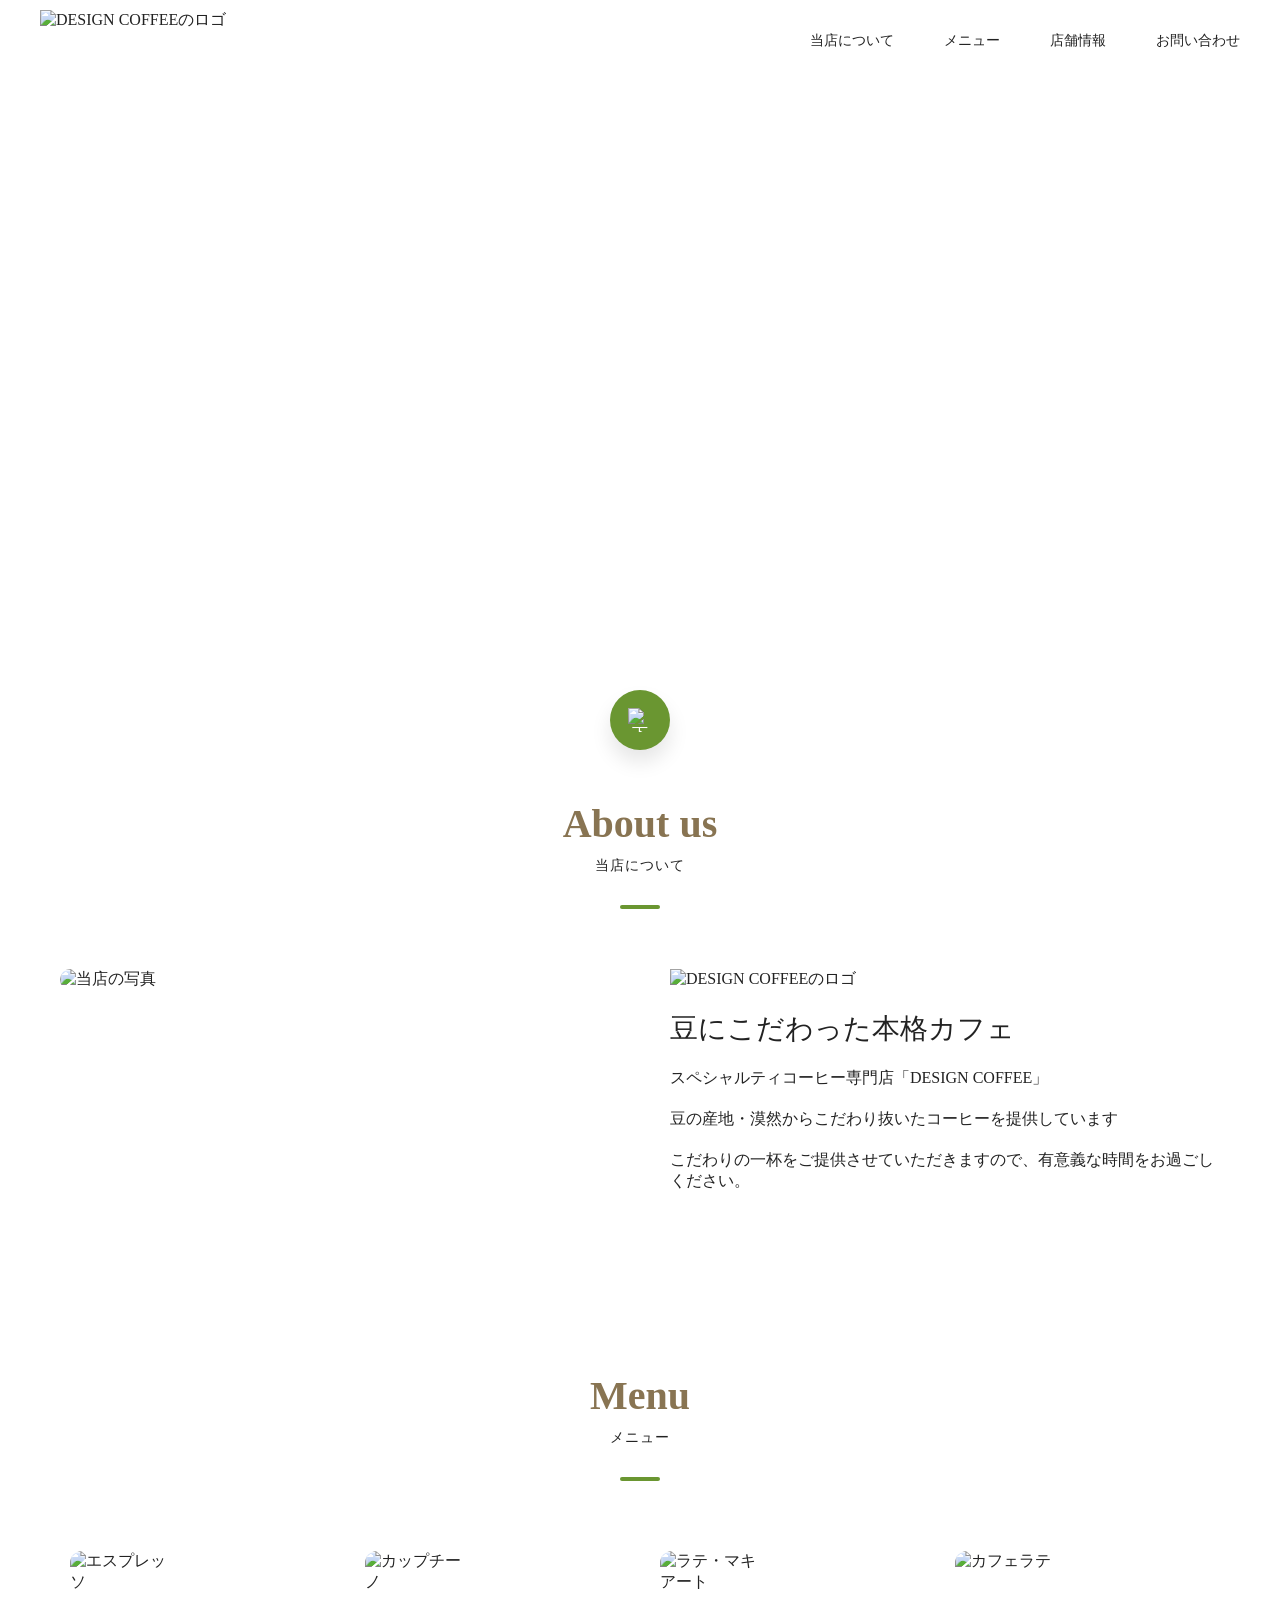
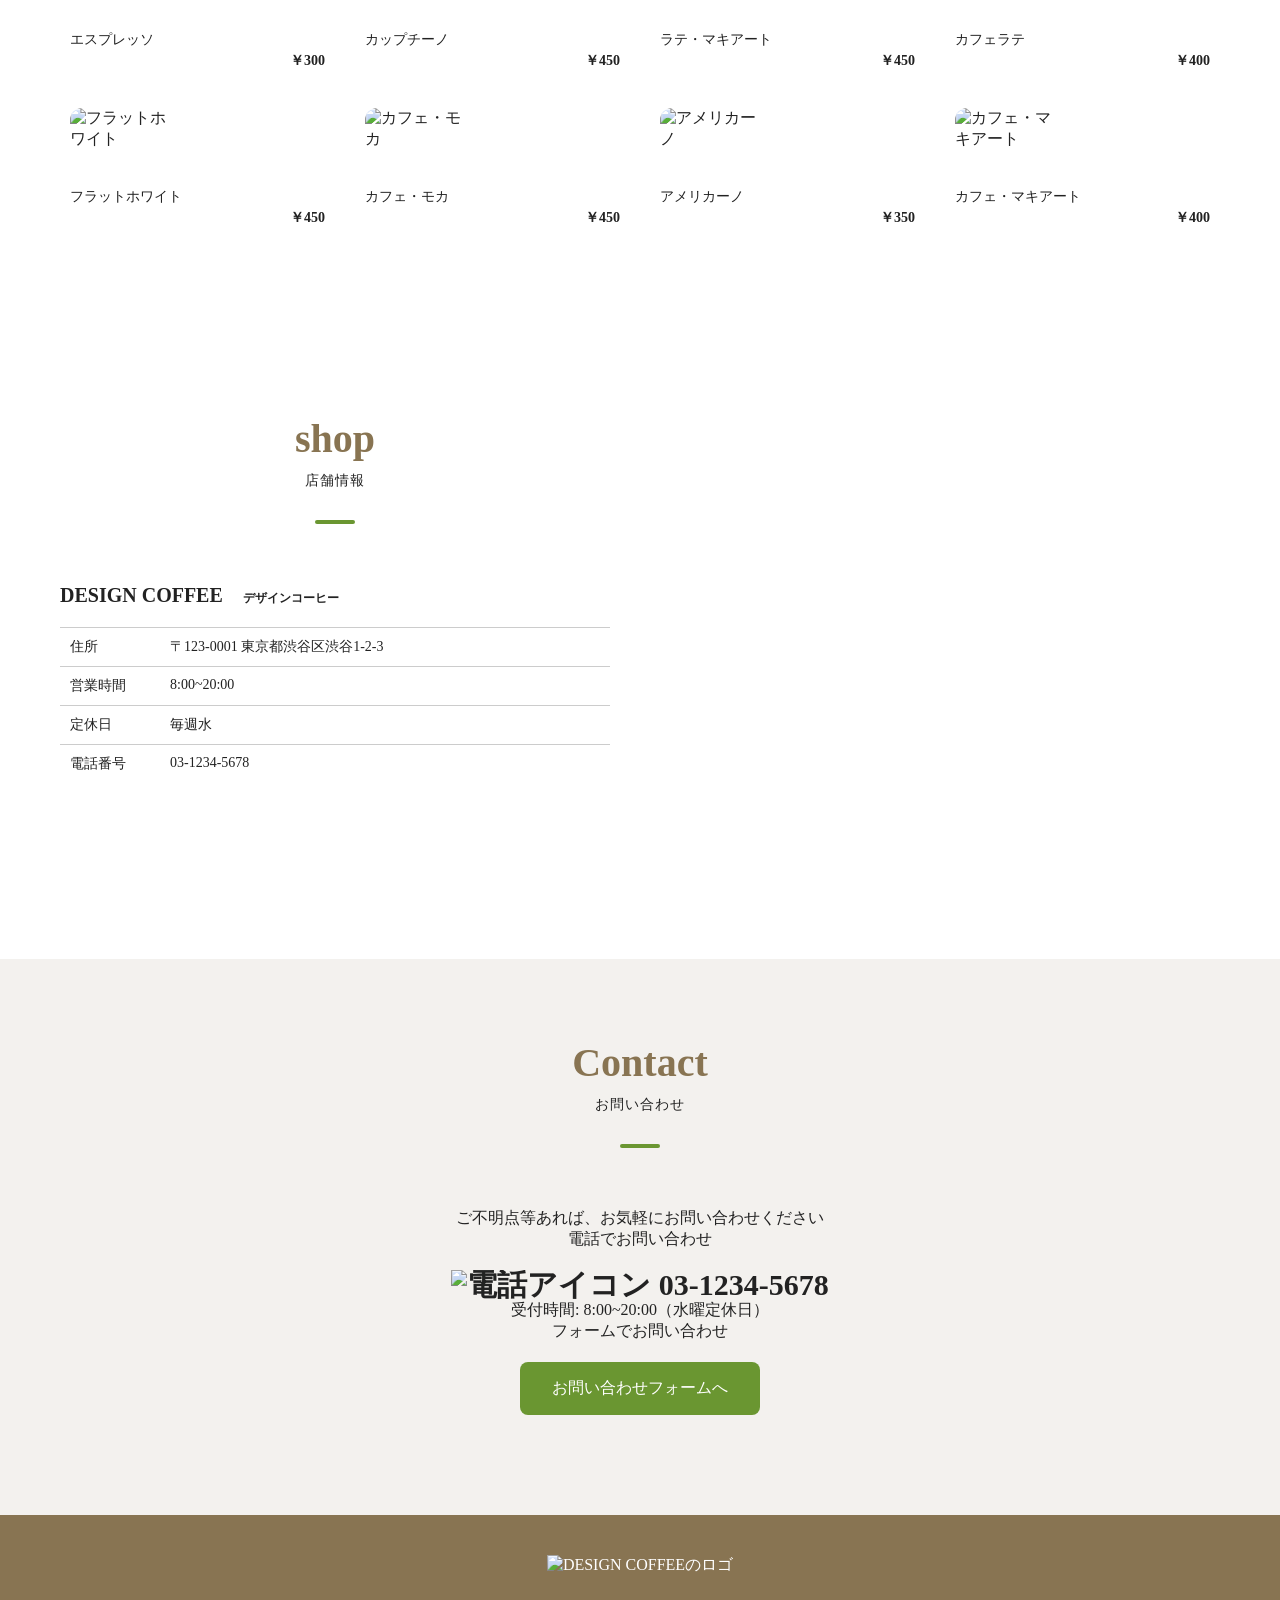
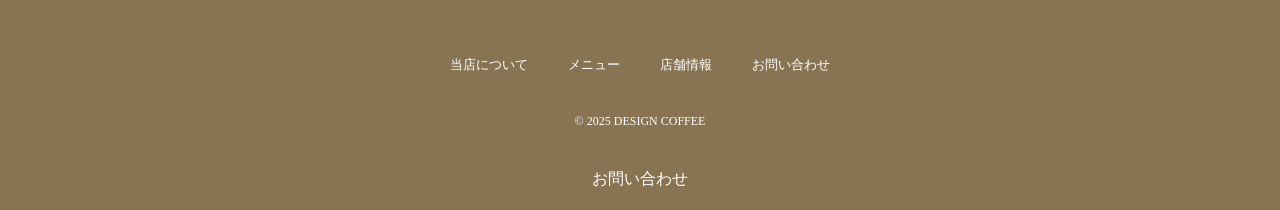
==== index.html @ 4372eba4 "Add files via upload" ====
<!DOCTYPE html>
<html lang="ja">

<head>
	<meta charset="UTF-8">
	<meta name="viewport" content="width=device-width, initial-scale=1.0">
	<title>Document</title>
	<link rel="stylesheet" href="style1.css">
	<link rel="stylesheet" href="reset.css">
	<link rel="stylesheet" href="./contact.html">
</head>

<body>
	<header>
		<h1>
			<a href="index1.html" class="logo">
				<img src="./logo.svg" alt="DESIGN COFFEEのロゴ">
			</a>
		</h1>
		<nav>
			<ul>
				<li><a href="index1.html#about">当店について</a></li>
				<li><a href="index1.html#menu">メニュー</a></li>
				<li><a href="index1.html#shop">店舗情報</a></li>
				<li><a href="index1.html#contact">お問い合わせ</a></li>
			</ul>
		</nav>
	</header>
	<!--ヒーローセクション-->
	<section class="hero">
		<h2>No Coffee,No Life.</h2>
		<p>豆の産地・焙煎からこだわり抜いたコーヒー</p>
		<a href="#about">
			<img src="down.png" alt="下へスクロール">
		</a>
	</section>

	<main>
		<section class="main-section about" id="about">
			<div class="container">
				<div class="heading-group">
					<h2>
						About us
						<span>当店について</span>
					</h2>
				</div>
				<div class="layout">
					<div class="image">
						<img src="./about-photo.jpg" alt="当店の写真">
					</div>
					<div class="text">
						<img src="./logo.svg" alt="DESIGN COFFEEのロゴ">
						<h3>豆にこだわった本格カフェ</h3>
						<p>スペシャルティコーヒー専門店「DESIGN COFFEE」
						</p>
						<p>豆の産地・漠然からこだわり抜いたコーヒーを提供しています</p>
						<p>こだわりの一杯をご提供させていただきますので、有意義な時間をお過ごしください。</p>
					</div>
				</div>
			</div>
		</section>
		<section class="main-section menu" id="menu">
			<div class="container">
				<div class="heading-group">
					<h2>Menu
						<span>メニュー</span>
					</h2>
				</div>
				<ul class="menu-list">
					<li>
						<div class="menu-card">
							<img src="./menu-1.jpg" alt="エスプレッソ">
							<p class="name">エスプレッソ</p>
							<p class="price">￥300</p>
						</div>
					</li>
					<li>
						<div class="menu-card">
							<img src="./menu-2.jpg" alt="カップチーノ">
							<p class="name">カップチーノ</p>
							<p class="price">￥450</p>
						</div>
					</li>
					<li>
						<div class="menu-card">
							<img src="./menu-3.jpg" alt="ラテ・マキアート">
							<p class="name">ラテ・マキアート</p>
							<p class="price">￥450</p>
						</div>
					</li>
					<li>
						<div class="menu-card">
							<img src="./menu-4.jpg" alt="カフェラテ">
							<p class="name">カフェラテ</p>
							<p class="price">￥400</p>
						</div>
					</li>

					<li>
						<div class="menu-card">
							<img src="./menu-5.jpg" alt="フラットホワイト">
							<p class="name">フラットホワイト</p>
							<p class="price">￥450</p>
						</div>
					</li>
					<li>
						<div class="menu-card">
							<img src="./menu-6.jpg" alt="カフェ・モカ">
							<p class="name">カフェ・モカ</p>
							<p class="price">￥450</p>
						</div>
					</li>
					<li>
						<div class="menu-card">
							<img src="./menu-7.jpg" alt="アメリカーノ">
							<p class="name">アメリカーノ</p>
							<p class="price">￥350</p>
						</div>
					</li>
					<li>
						<div class="menu-card">
							<img src="./menu-8.jpg" alt="カフェ・マキアート">
							<p class="name">カフェ・マキアート</p>
							<p class="price">￥400</p>
						</div>
					</li>
				</ul>
		</section>
		<section class="main-section shop" id="shop">
			<div class="container">
				<div class="layout">
					<div class="text">
						<div class="heading-group">
							<h2>shop</h2>
							<span>店舗情報</span>
						</div>
						<h3>DESIGN COFFEE
							<span>デザインコーヒー</span>
						</h3>
						<dl>
							<dt>住所</dt>
							<dd>〒123-0001 東京都渋谷区渋谷1-2-3</dd>
							<dt>営業時間</dt>
							<dd>8:00~20:00</dd>
							<dt>定休日</dt>
							<dd>毎週水</dd>
							<dt>電話番号</dt>
							<dd>03-1234-5678</dd>
						</dl>
					</div>
					<div class="map">
						<iframe
							src="https://www.google.com/maps/embed?pb=!1m16!1m12!1m3!1d6483.39126723454!2d139.70374095000003!3d35.65986984999999!2m3!1f0!2f0!3f0!3m2!1i1024!2i768!4f13.1!2m1!1z44CSMTUwLTAwMDIg5p2x5Lqs6YO95riL6LC35Yy65riL6LC377yR5LiB55uu77yS!5e0!3m2!1sja!2sjp!4v1779674723337!5m2!1sja!2sjp"
							width="600" height="450" style="border:0;" allowfullscreen="" loading="lazy"
							referrerpolicy="no-referrer-when-downgrade"></iframe>

						</iframe>
					</div>
				</div>
			</div>
		</section>
		<section class="main-section contact" id="contact">
			<div class="container">
				<div class="heading-group">
					<h2>Contact</h2>
					<span>お問い合わせ</span>
				</div>
			</div>
			<p>ご不明点等あれば、お気軽にお問い合わせください</p>
			<div class="tel">
				<p class="label">電話でお問い合わせ</p>
				<a href="tel:0312345678" class="number">
					<img src="./icon-tel.svg" alt="電話アイコン">
					03-1234-5678
				</a>
				<p class="houm">受付時間: 8:00~20:00（水曜定休日）</p>
			</div>
			<div class="form">
				<p class="label">フォームでお問い合わせ</p>
				<a href="contact.html" class="button">お問い合わせフォームへ</a>
			</div>
		</section>
	

<footer>
	<a href="index1.html" class="logo">
		<img src="./logo-white.svg" alt="DESIGN COFFEEのロゴ">
	</a>
	<nav>
		<ul>
			<li>
				<a href="index1.html#about">当店について</a>
			</li>
			<li>
				<a href="index1.html#menu">メニュー</a>
			</li>
			<li>
				<a href="index1.html#shop">店舗情報</a>
			</li>
			<li>
				<a href="index1.html#contact">お問い合わせ</a>
			</li>
		</ul>
	</nav>
	<p class="copyright">&copy; 2025 DESIGN COFFEE</p>
	<a href="contact.html">お問い合わせ</a>
</footer>
</body>
</html>
---- style1.css ----
.container {
	max-width: 1160px;
	margin: 0 auto;
	padding: 0 40;

}

header {
	padding: 10px 40px;
	display: flex;
	align-items: center;
	justify-content: space-between;

	.logo {
		display: block;

		img {
			display: block;
			height: 60px;
		}
	}

	nav {
		ul {
			display: flex;
			align-items: center;
			gap: 50px;
		}

		a {
			font-size: 14px;
			font-weight: 400;

			&:hover {
				color: aquamarine;
				text-decoration: underline;
			}
		}
	}
}

.hero {
	color: #fff;
	text-align: center;
	height: 640px;
	background-image: url(./hero-background.jpg);
	background-size: cover;
	display: flex;
	flex-direction: column;
	align-items: center;
	justify-content: center;
	position: relative;

	h2 {
		font-size: 48px;
		font-weight: 700;
		margin-top: 20px;
	}

	p {
		font-size: 20px;
		font-weight: 400;
		margin-top: 20px;
	}

	a {
		display: grid;
		place-items: center;
		width: 60px;
		height: 60px;
		background-color: #6A9631;
		border-radius: 50%;
		box-shadow: 0px 12px 20px rgb(0 0 0 /0.1);
		position: absolute;
		left: 50%;
		transform: translate(-50%, 50%);
		bottom: 0;

		img {
			width: 24px;
			height: 24px;
		}
	}

}

main {
	/*共通セクション*/
	.main-section {
		padding: 80px 0 100px;
		/*見出しグループ*/
		.heading-group {
			text-align: center;
			margin: 0 0 60px;

			h2 {
				color: #887452;
				font-size: 40px;
				font-weight: 700;
			}

			span {
				color: #222;
				font-size: 14px;
				font-weight: 400;
				letter-spacing: 0.08em;
				display: block;
				margin-top: 10px;
			}

			&::after {
				content: "";
				display: block;
				width: 40px;
				height: 4px;
				background-color: #6A9631;
				border-radius: 4px;
				margin: 30px auto 0;
			}
		}
	}
}

.about {
	.layout {
		display: grid;
		grid-template-columns: 1fr 1fr;
		align-items: start;
		gap: 60px;
	}

	.image {
		border-radius: 40px;
		overflow: hidden;

		img {
			aspect-ratio: 5 / 4;
			width: 100%;
			object-fit: cover;
		}
	}

	.text {
		img {
			height: 60px;
		}

		h3 {
			font-size: 28px;
			font-size: 700;
			margin-top: 20px;
		}

		p {
			margin-top: 20px;
		}
	}
}

.name {
	font-size: 14px
}

.price {
	font-size: 14px;
	font-weight: 700;
	line-height: 1;
	letter-spacing: 0;
	text-align: right;
}

.shop {
	.layout {
		display: grid;
		grid-template-columns: 1fr 1fr;
		align-items: start;
		gap: 60px;
	}

	.text {
		h3 {
			text-align: center;
			font-size: 20px;
			font-weight: 700;
			margin: 0 0 20px;
			display: flex;
			align-items: baseline;
			gap: 1em;

			span {
				font-size: 0.6em;
			}
		}
	}
}

dl {
	display: grid;
	grid-template-columns: 100px 1fr;

	dt,
	dd {
		font-size: 14px;
		padding: 10px;
		border-top: 1px solid #ccc;
	}
}

.map {
	border-radius: 40px;
	overflow: hidden;

	iframe {
		width: 100%;
		height: auto;
		aspect-ratio: 5 / 4;
	}
}

.contact {
	text-align: center;
	background-color: #f3f1ee;

	.layout {
		display: grid;
		grid-template-columns: 1fr 1fr;
		gap: 40px;
		margin-top: 60px;
		margin-inline: auto;
		max-width: 700px;
	}

	.label {
		margin-bottom: 20px;
	}

	.number {
		font-size: 30px;
		font-weight: 700;
		line-height: 1;
		letter-spacing: 0;

		img {
			width: 1em;
		}
	}

	.hour {
		font-size: 13px;
		display: block;
		margin-top: 1em;
	}

	.button {
		display: inline-block;
		color: #fff;
		background: #6A9631;
		padding: 1em 2em;
		border-radius: 8px;
	}
}

.menu-list {
	display: grid;
	grid-template-columns: 1fr 1fr 1fr 1fr;
	gap: 20px;
}

.menu-card {
	padding: 10px;
	background-color: #fff;
	border-radius: 20px;
	display: grid;
	gap: 5px;
}

.menu-card img {
	width: 100px;
	aspect-ratio: 4 / 3;
	object-fit: cover;
	border-radius: 12px;
}

.menu-card .name {
	font-size: 14px;
}

.menu-card .price {
	font-size: 14px;
	font-weight: 700;
	line-height: 1;
	letter-spacing: 0;
	text-align: right;
}
.button{
	display: inline-block;
	color: #fff;
	background-color: #6A9631;
	padding: 1em 8px;
	border-radius: 8px;
}
footer{
	color: #fff;
	background-color: #887452;
	padding: 40px 20px 20px;
	display: grid;
	justify-items: center;
	gap: 40px;
	.logo{
		display: block;
		img{
			display: block;
			height: 60px;
		}
	}
	ul{
		display: flex;
		gap: 40px;
		a{
			font-size: 13px;
		}
	}
.copyright{
	font-size: 12px;
}
}
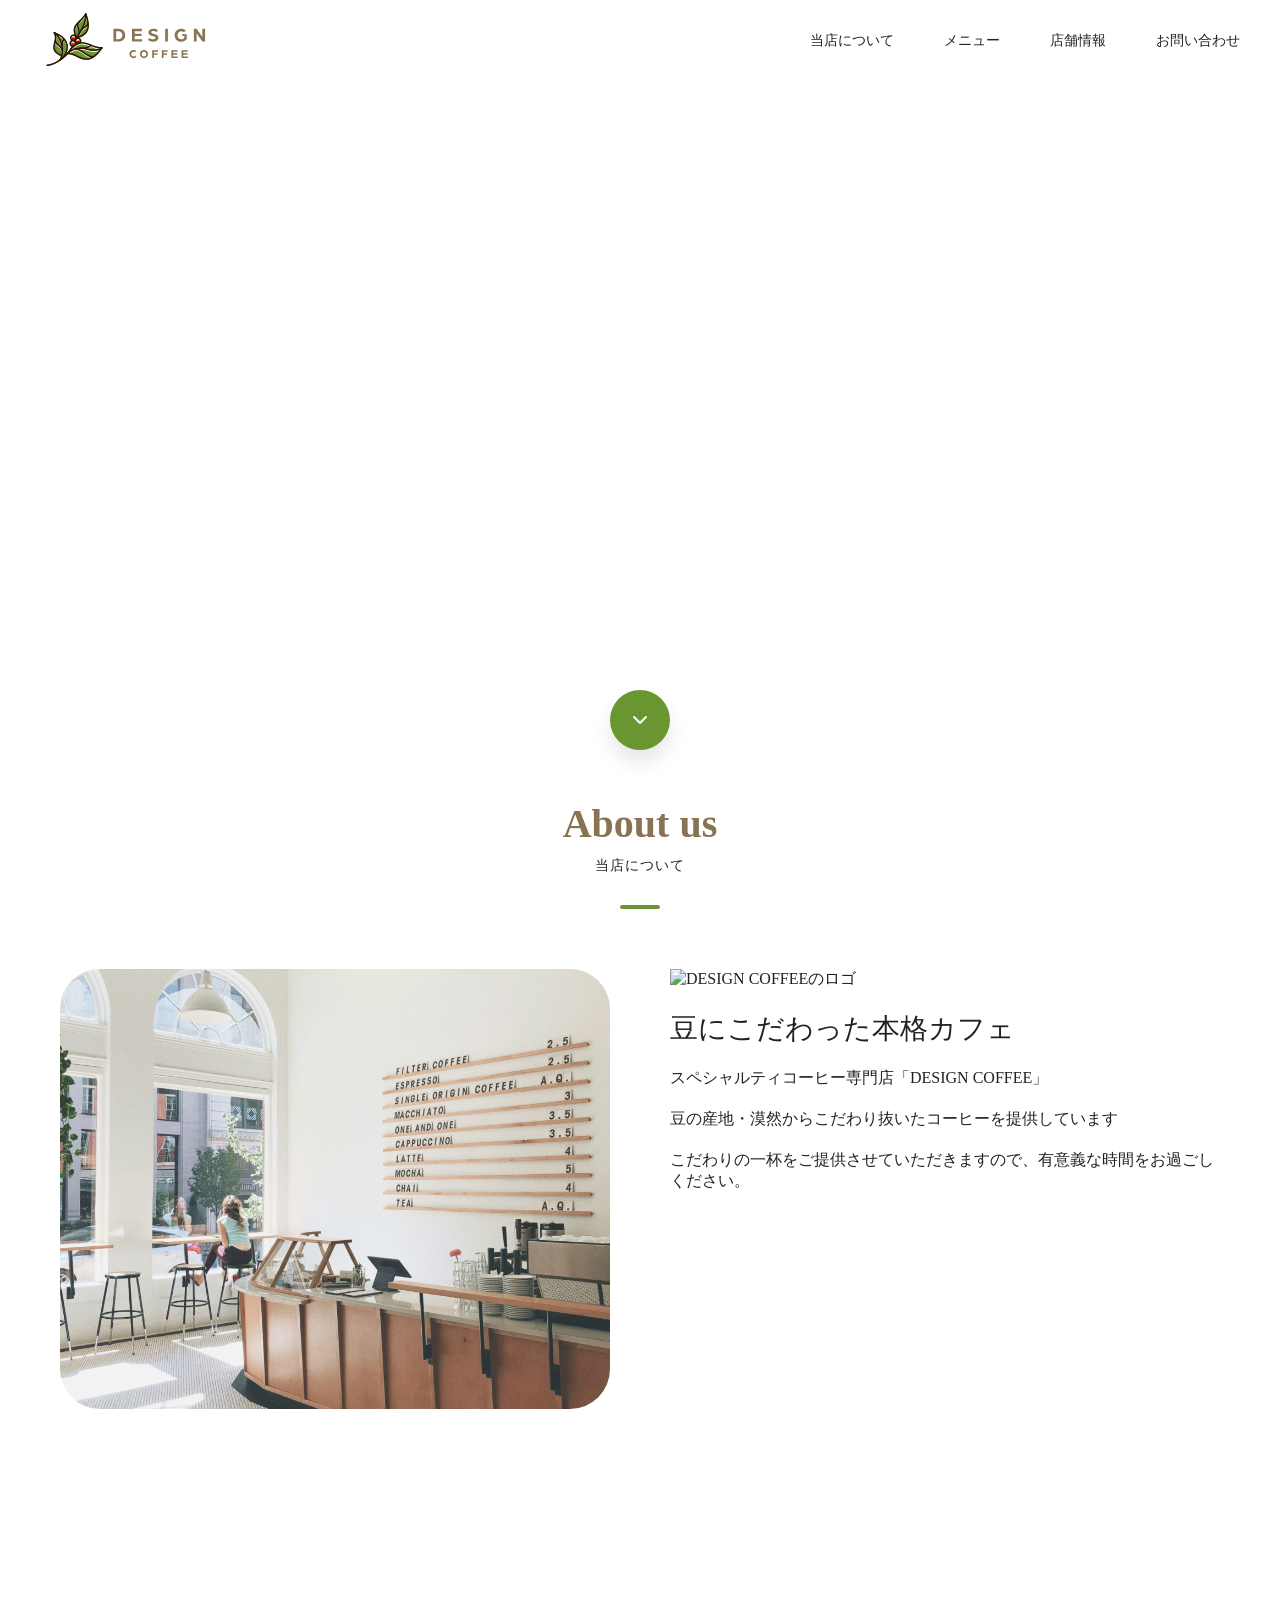
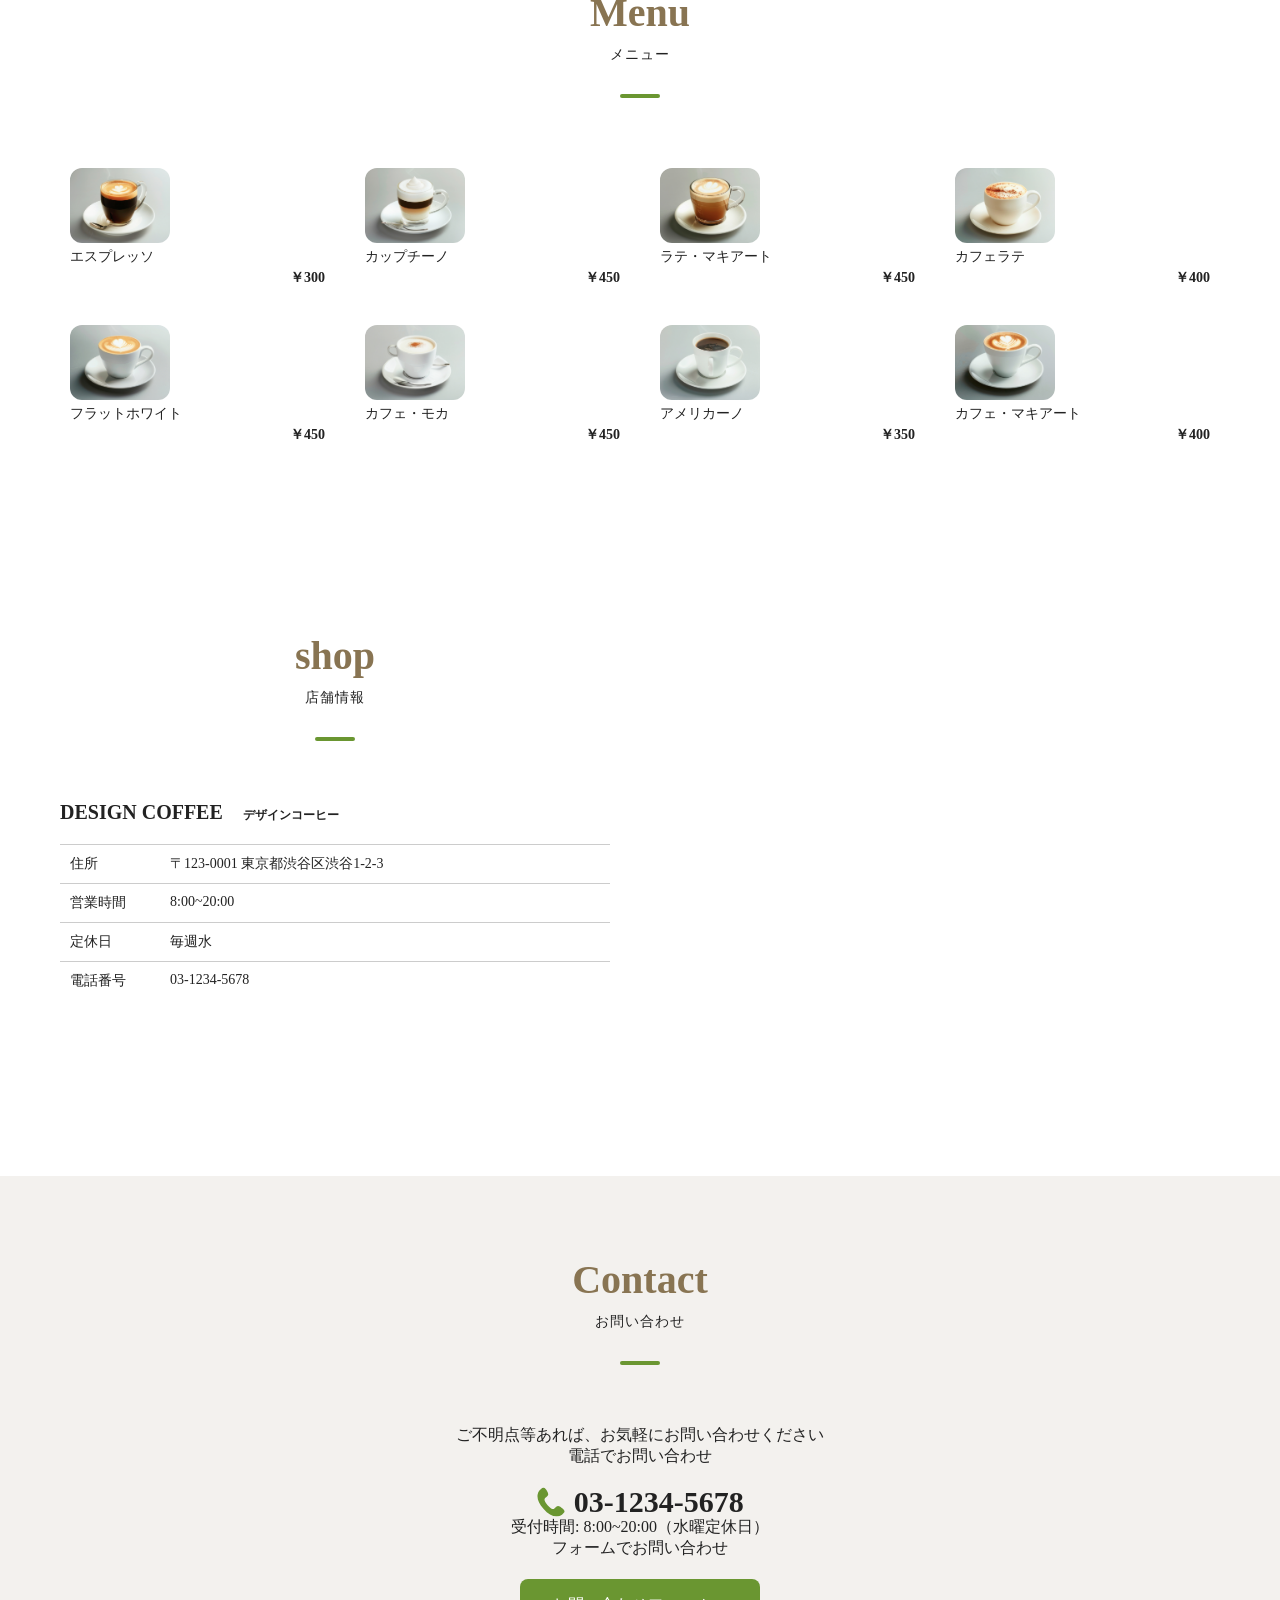
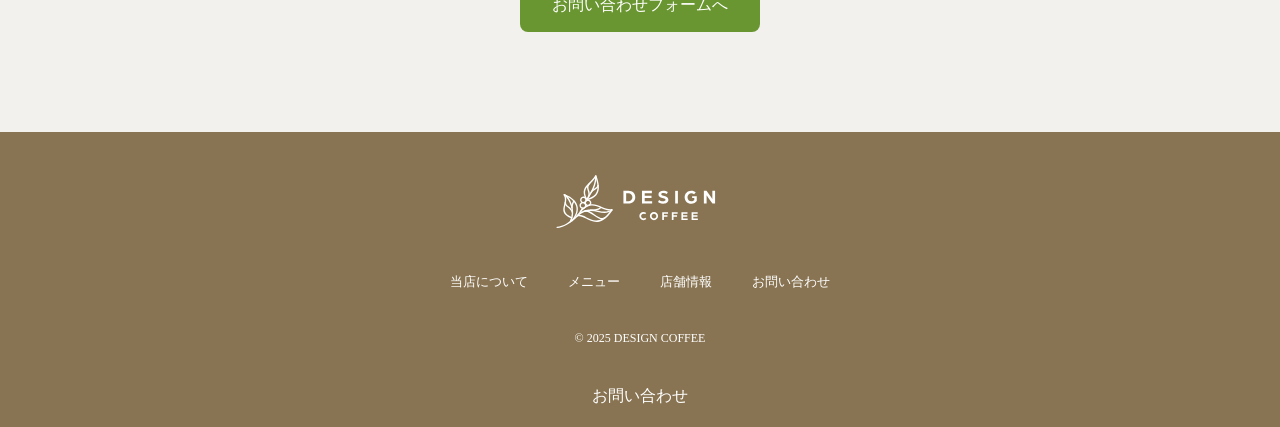
==== commit 8da5a778: "Update index.html" ====
--- a/index.html
+++ b/index.html
@@ -14,7 +14,7 @@
 	<header>
 		<h1>
 			<a href="index1.html" class="logo">
-				<img src="./logo.svg" alt="DESIGN COFFEEのロゴ">
+				<img src="img/logo.svg" alt="DESIGN COFFEEのロゴ">
 			</a>
 		</h1>
 		<nav>
@@ -31,7 +31,7 @@
 		<h2>No Coffee,No Life.</h2>
 		<p>豆の産地・焙煎からこだわり抜いたコーヒー</p>
 		<a href="#about">
-			<img src="down.png" alt="下へスクロール">
+			<img src="img/down.png" alt="下へスクロール">
 		</a>
 	</section>
 
@@ -46,7 +46,7 @@
 				</div>
 				<div class="layout">
 					<div class="image">
-						<img src="./about-photo.jpg" alt="当店の写真">
+						<img src="img/about-photo.jpg" alt="当店の写真">
 					</div>
 					<div class="text">
 						<img src="./logo.svg" alt="DESIGN COFFEEのロゴ">
@@ -69,28 +69,28 @@
 				<ul class="menu-list">
 					<li>
 						<div class="menu-card">
-							<img src="./menu-1.jpg" alt="エスプレッソ">
+							<img src="img/menu-1.jpg" alt="エスプレッソ">
 							<p class="name">エスプレッソ</p>
 							<p class="price">￥300</p>
 						</div>
 					</li>
 					<li>
 						<div class="menu-card">
-							<img src="./menu-2.jpg" alt="カップチーノ">
+							<img src="img/menu-2.jpg" alt="カップチーノ">
 							<p class="name">カップチーノ</p>
 							<p class="price">￥450</p>
 						</div>
 					</li>
 					<li>
 						<div class="menu-card">
-							<img src="./menu-3.jpg" alt="ラテ・マキアート">
+							<img src="img/menu-3.jpg" alt="ラテ・マキアート">
 							<p class="name">ラテ・マキアート</p>
 							<p class="price">￥450</p>
 						</div>
 					</li>
 					<li>
 						<div class="menu-card">
-							<img src="./menu-4.jpg" alt="カフェラテ">
+							<img src="img/menu-4.jpg" alt="カフェラテ">
 							<p class="name">カフェラテ</p>
 							<p class="price">￥400</p>
 						</div>
@@ -98,28 +98,28 @@
 
 					<li>
 						<div class="menu-card">
-							<img src="./menu-5.jpg" alt="フラットホワイト">
+							<img src="img/menu-5.jpg" alt="フラットホワイト">
 							<p class="name">フラットホワイト</p>
 							<p class="price">￥450</p>
 						</div>
 					</li>
 					<li>
 						<div class="menu-card">
-							<img src="./menu-6.jpg" alt="カフェ・モカ">
+							<img src="img/menu-6.jpg" alt="カフェ・モカ">
 							<p class="name">カフェ・モカ</p>
 							<p class="price">￥450</p>
 						</div>
 					</li>
 					<li>
 						<div class="menu-card">
-							<img src="./menu-7.jpg" alt="アメリカーノ">
+							<img src="img/menu-7.jpg" alt="アメリカーノ">
 							<p class="name">アメリカーノ</p>
 							<p class="price">￥350</p>
 						</div>
 					</li>
 					<li>
 						<div class="menu-card">
-							<img src="./menu-8.jpg" alt="カフェ・マキアート">
+							<img src="img/menu-8.jpg" alt="カフェ・マキアート">
 							<p class="name">カフェ・マキアート</p>
 							<p class="price">￥400</p>
 						</div>
@@ -170,7 +170,7 @@
 			<div class="tel">
 				<p class="label">電話でお問い合わせ</p>
 				<a href="tel:0312345678" class="number">
-					<img src="./icon-tel.svg" alt="電話アイコン">
+					<img src="img/icon-tel.svg" alt="電話アイコン">
 					03-1234-5678
 				</a>
 				<p class="houm">受付時間: 8:00~20:00（水曜定休日）</p>
@@ -184,7 +184,7 @@
 
 <footer>
 	<a href="index1.html" class="logo">
-		<img src="./logo-white.svg" alt="DESIGN COFFEEのロゴ">
+		<img src="img/logo-white.svg" alt="DESIGN COFFEEのロゴ">
 	</a>
 	<nav>
 		<ul>
@@ -206,4 +206,4 @@
 	<a href="contact.html">お問い合わせ</a>
 </footer>
 </body>
-</html>+</html>
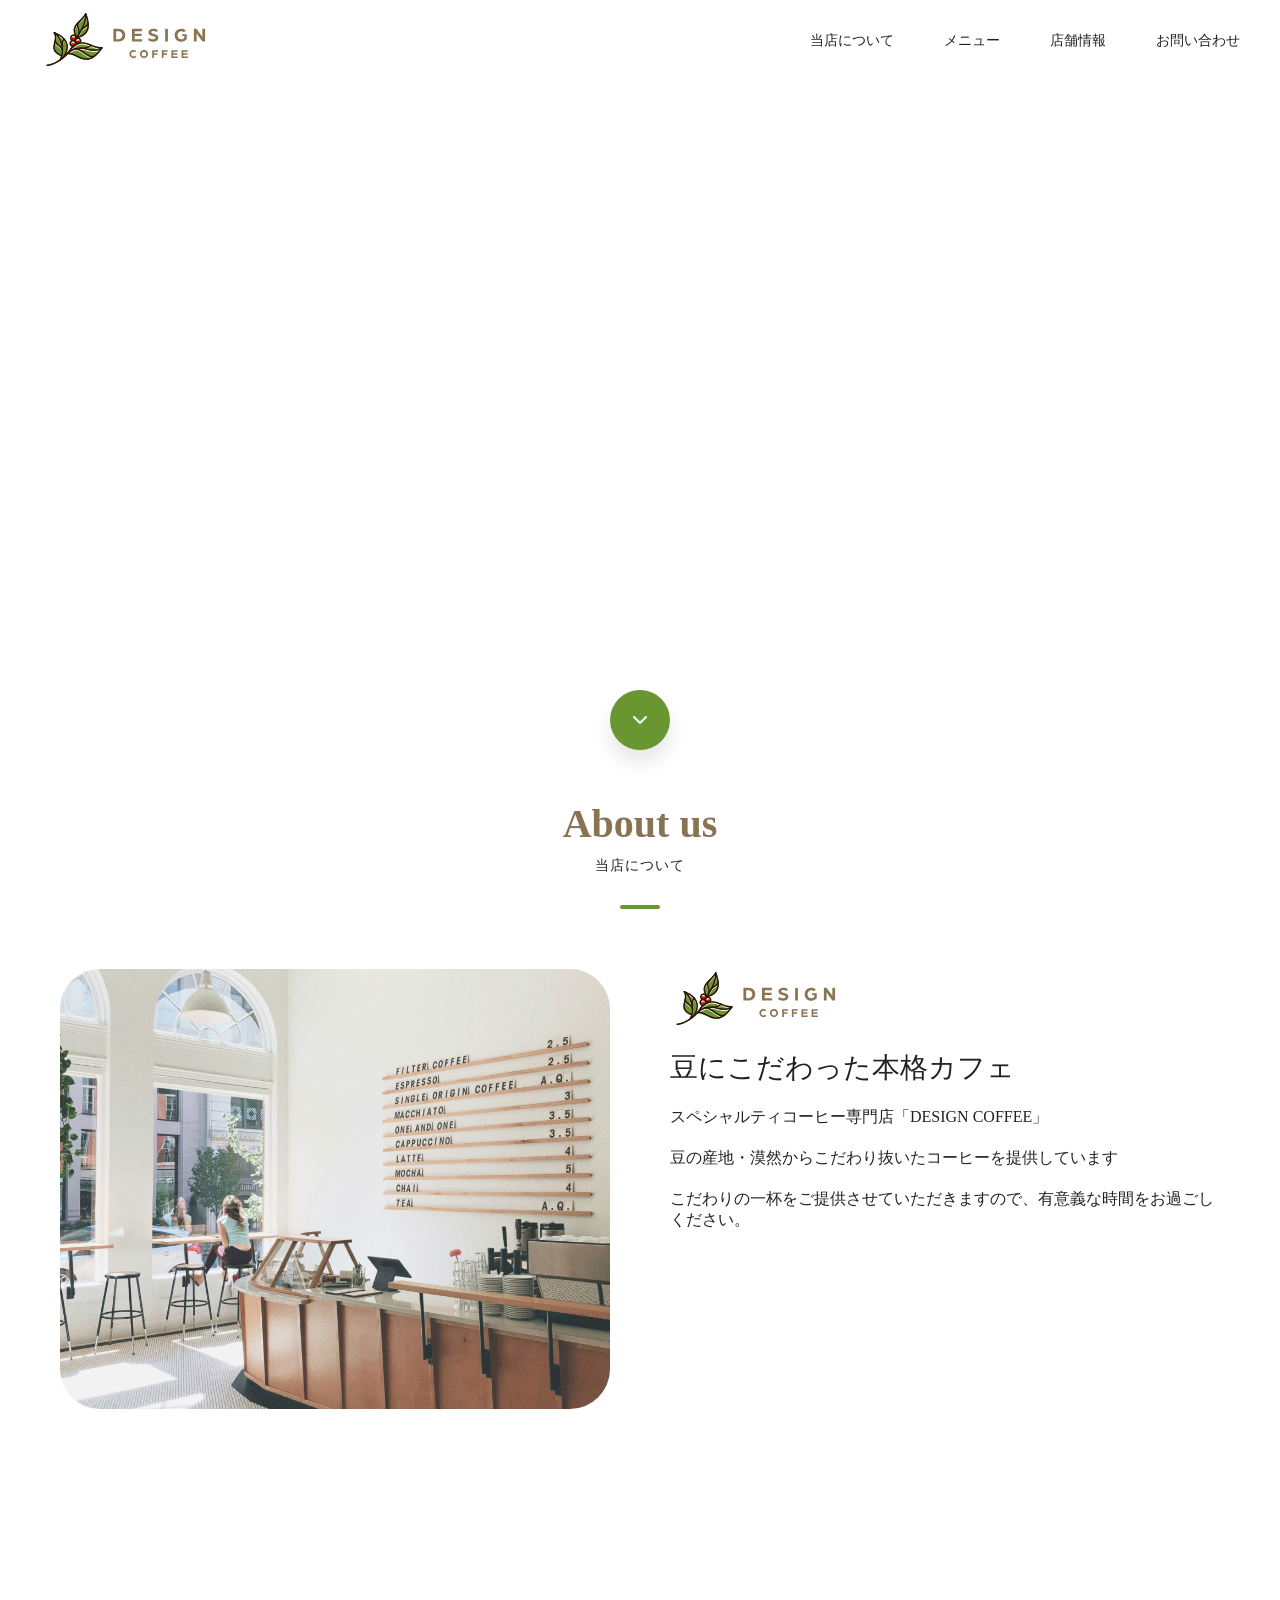
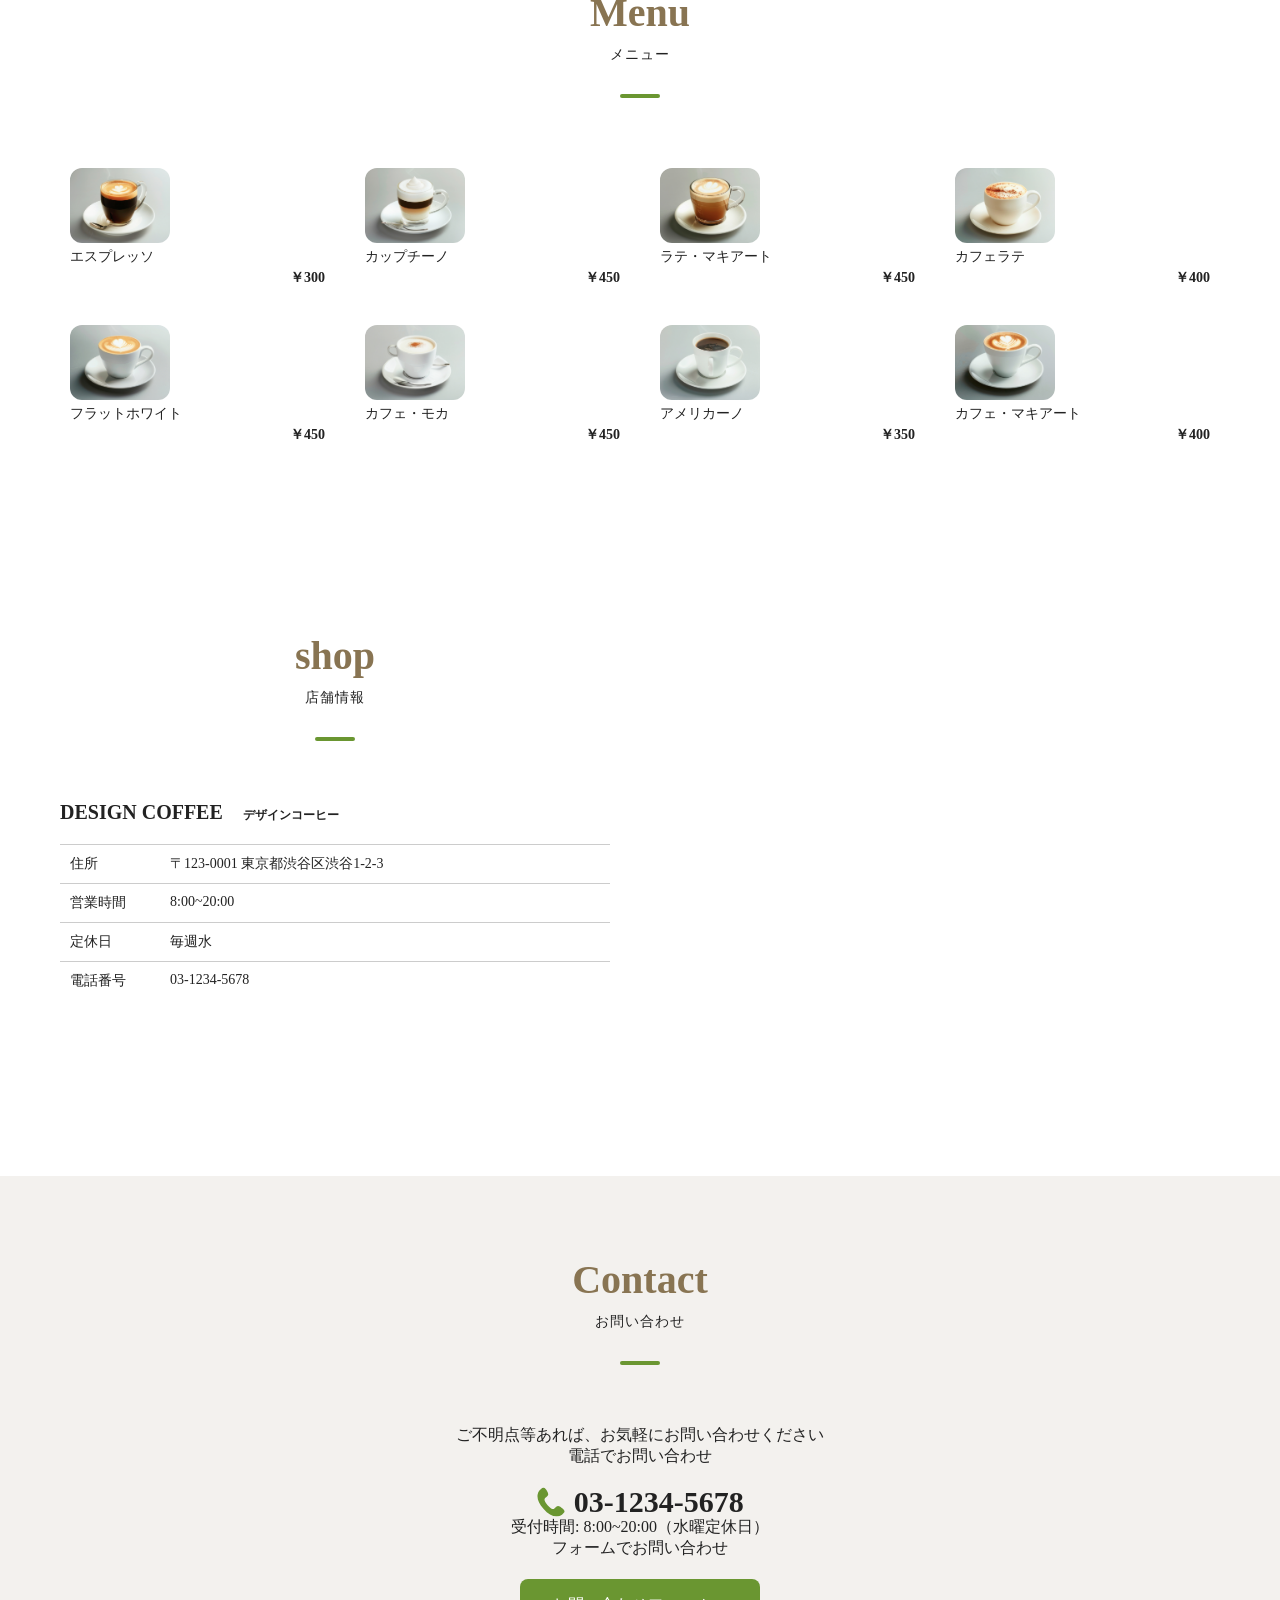
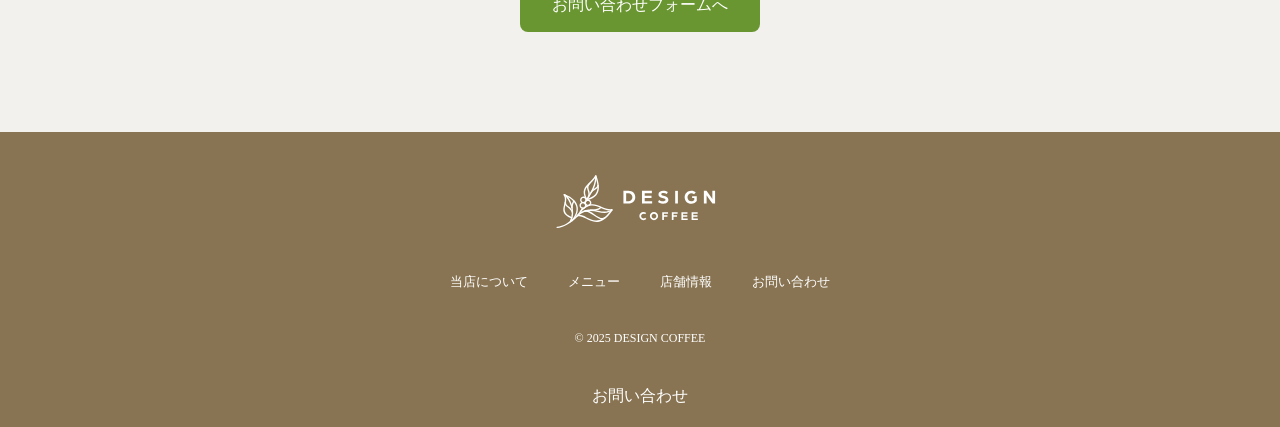
==== commit 03f2397b: "Update index.html" ====
--- a/index.html
+++ b/index.html
@@ -49,7 +49,7 @@
 						<img src="img/about-photo.jpg" alt="当店の写真">
 					</div>
 					<div class="text">
-						<img src="./logo.svg" alt="DESIGN COFFEEのロゴ">
+						<img src="img/logo.svg" alt="DESIGN COFFEEのロゴ">
 						<h3>豆にこだわった本格カフェ</h3>
 						<p>スペシャルティコーヒー専門店「DESIGN COFFEE」
 						</p>
--- a/style1.css
+++ b/style1.css
@@ -43,7 +43,7 @@
 	color: #fff;
 	text-align: center;
 	height: 640px;
-	background-image: url(./hero-background.jpg);
+	background-image: url(../hero-background.jpg);
 	background-size: cover;
 	display: flex;
 	flex-direction: column;
